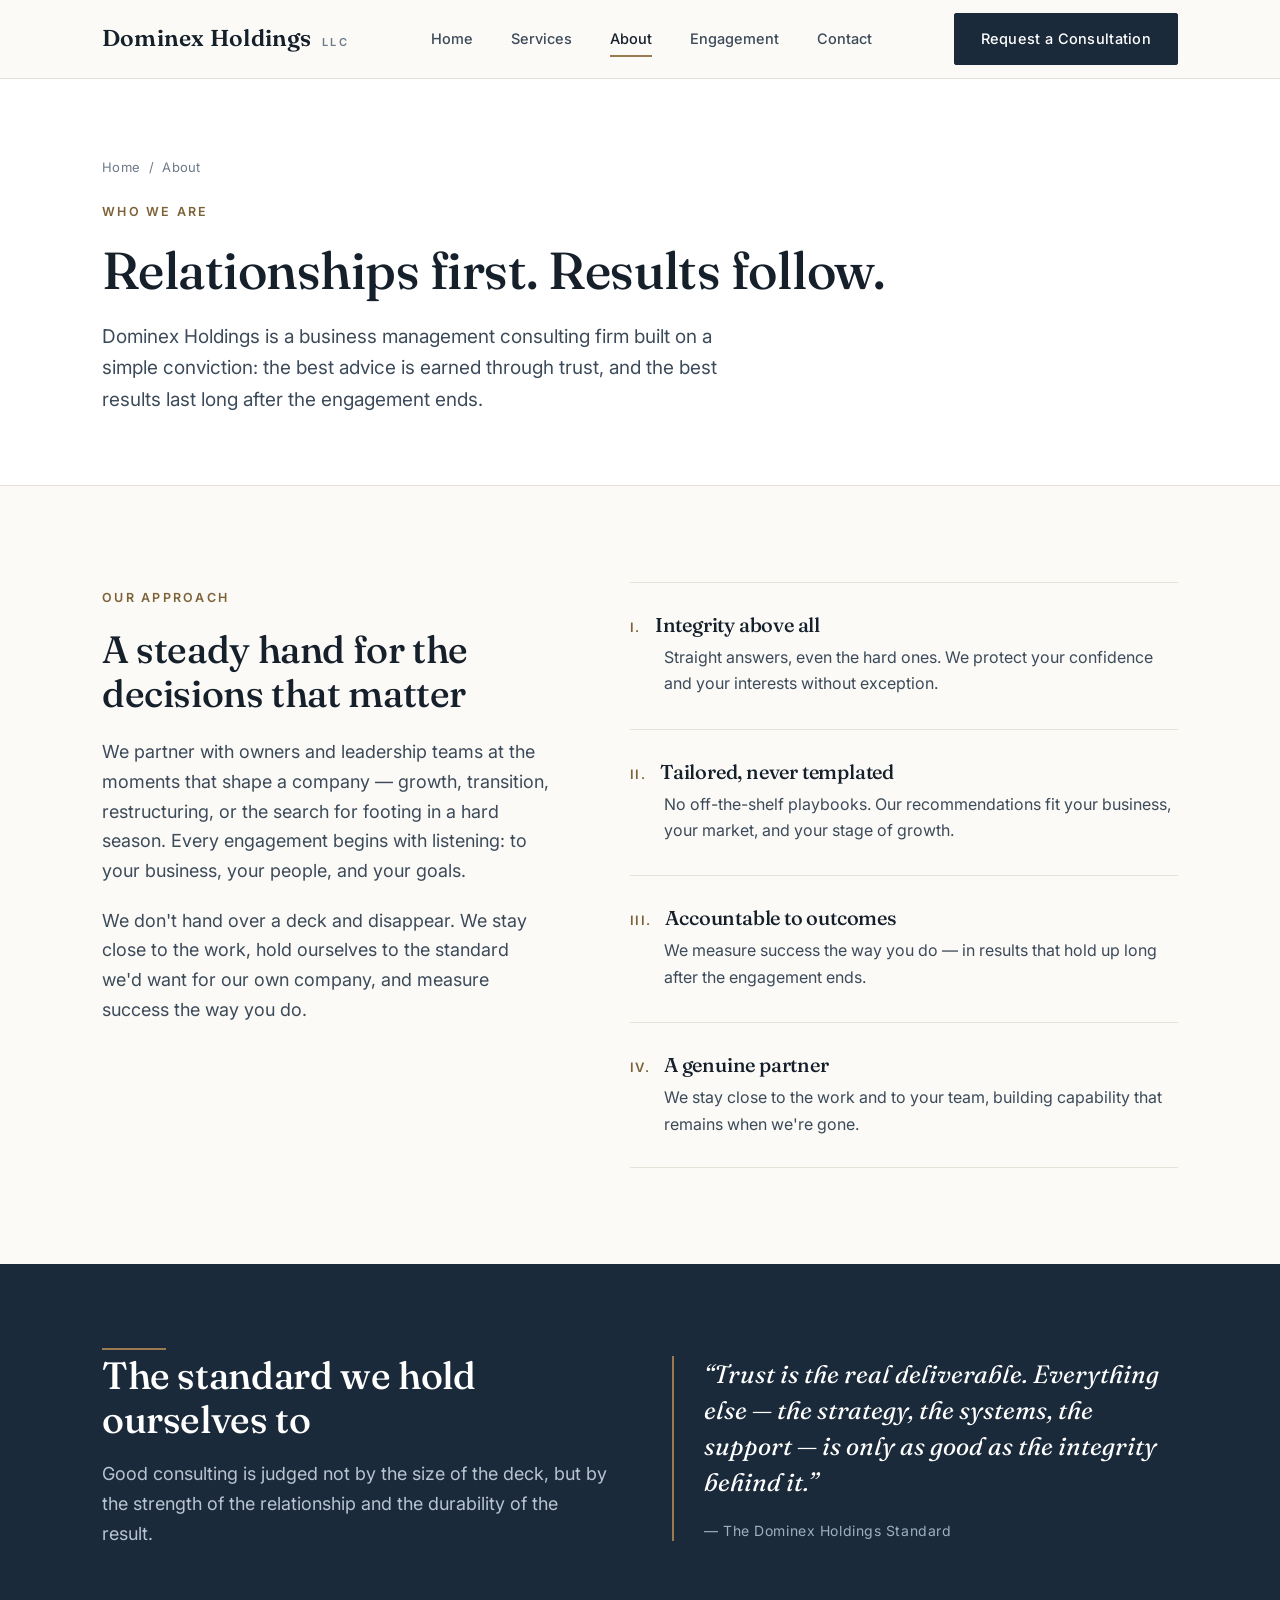
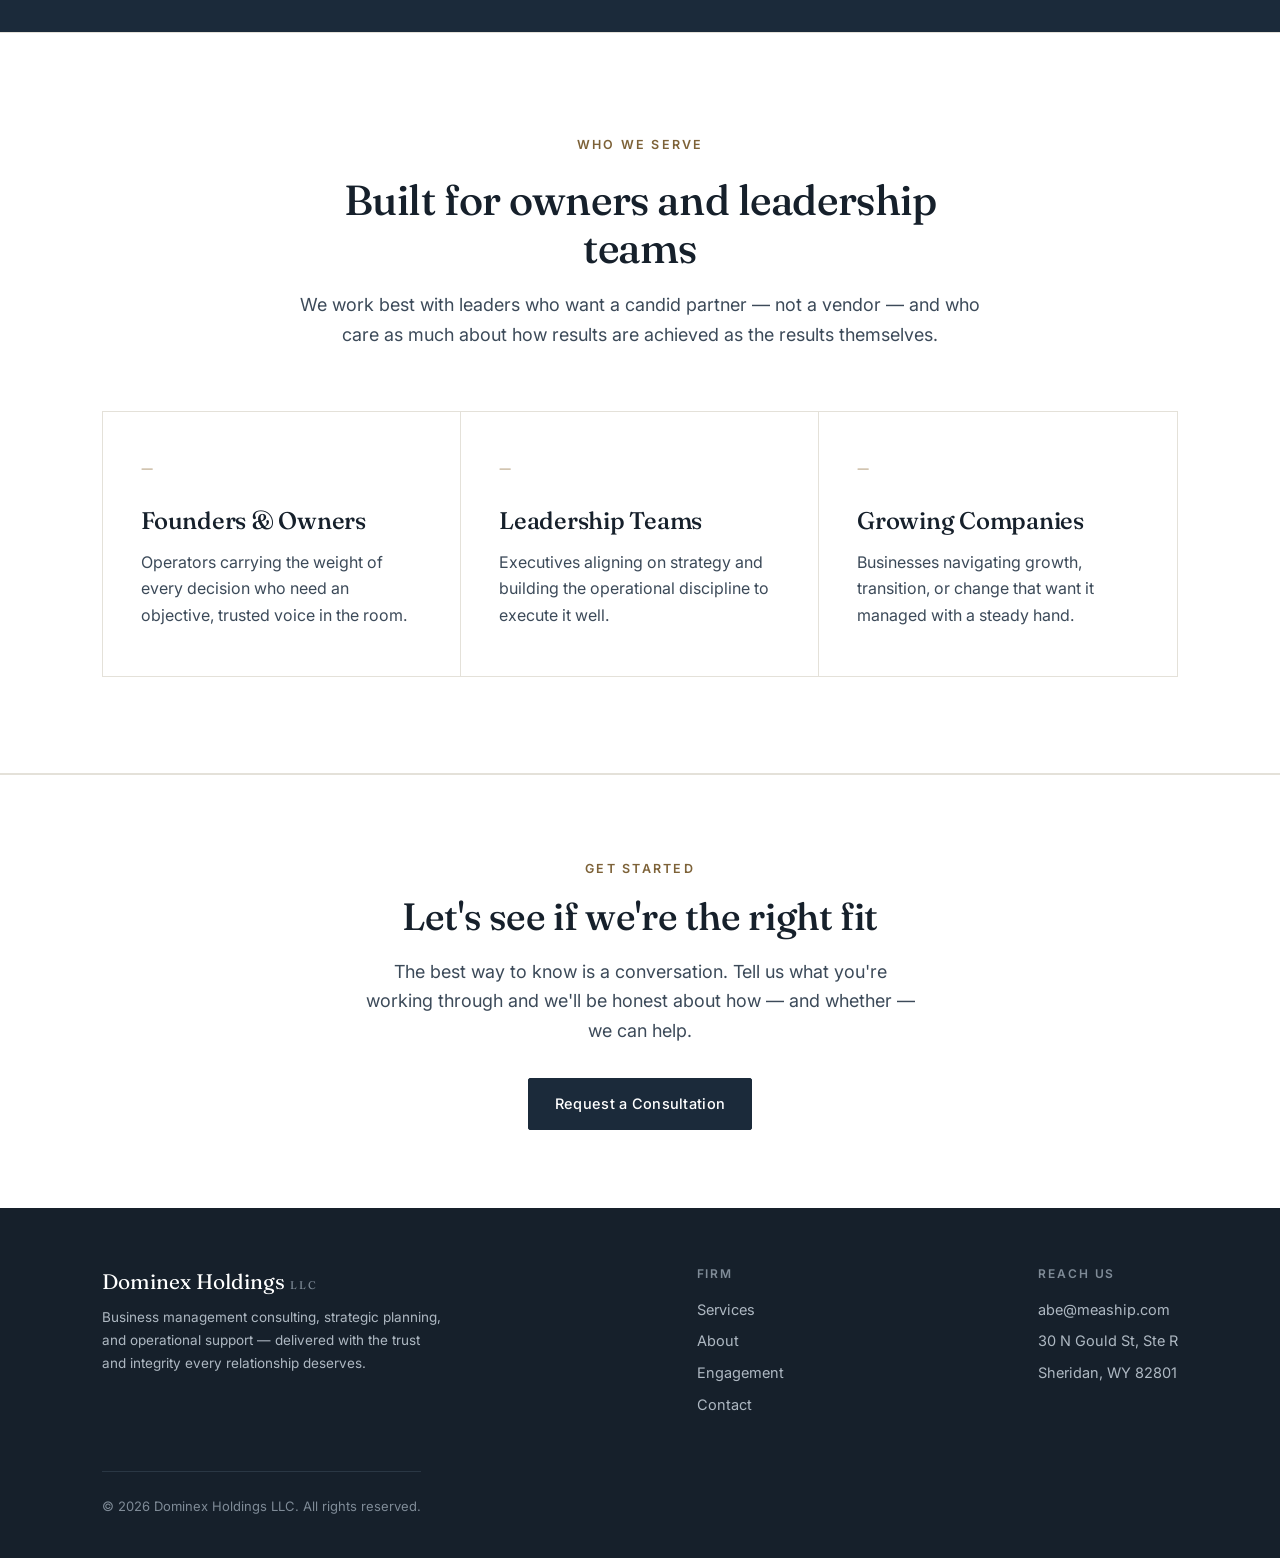
==== about.html @ 3f18018c "Convert to multi-page site (Home, Services, About, Engagement, Contact) Co-Authored-By: Claude Opus " ====
<!DOCTYPE html>
<html lang="en">
<head>
<meta charset="UTF-8" />
<meta name="viewport" content="width=device-width, initial-scale=1.0" />
<title>About — Dominex Holdings LLC</title>
<meta name="description" content="Our approach to business consulting: relationships first, results that last, and integrity in every engagement." />
<link rel="preconnect" href="https://fonts.googleapis.com" />
<link rel="preconnect" href="https://fonts.gstatic.com" crossorigin />
<link href="https://fonts.googleapis.com/css2?family=Fraunces:opsz,wght@9..144,400;9..144,500;9..144,600&family=Inter:wght@400;500;600&display=swap" rel="stylesheet" />
<link rel="stylesheet" href="styles.css" />
</head>
<body>

<header>
  <div class="wrap nav">
    <a href="index.html" class="brand">
      <span class="mark">Dominex Holdings</span>
      <span class="llc">LLC</span>
    </a>
    <nav class="links">
      <a href="index.html">Home</a>
      <a href="services.html">Services</a>
      <a href="about.html" class="active">About</a>
      <a href="process.html">Engagement</a>
      <a href="contact.html">Contact</a>
    </nav>
    <a href="contact.html" class="btn">Request a Consultation</a>
    <button class="menu-toggle" aria-label="Menu">☰</button>
  </div>
</header>

<div class="banner">
  <div class="wrap">
    <div class="crumb"><a href="index.html">Home</a> &nbsp;/&nbsp; About</div>
    <span class="eyebrow">Who We Are</span>
    <h1>Relationships first. Results follow.</h1>
    <p>Dominex Holdings is a business management consulting firm built on a simple conviction: the best advice is earned through trust, and the best results last long after the engagement ends.</p>
  </div>
</div>

<section>
  <div class="wrap split">
    <div>
      <span class="eyebrow">Our Approach</span>
      <h2 style="font-size:38px;margin:18px 0 22px">A steady hand for the decisions that matter</h2>
      <p style="font-size:18px;color:var(--ink-soft)">We partner with owners and leadership teams at the moments that shape a company — growth, transition, restructuring, or the search for footing in a hard season. Every engagement begins with listening: to your business, your people, and your goals.</p>
      <p style="font-size:18px;color:var(--ink-soft);margin-top:20px">We don't hand over a deck and disappear. We stay close to the work, hold ourselves to the standard we'd want for our own company, and measure success the way you do.</p>
    </div>
    <div class="values">
      <div class="value">
        <h4><span class="vix">I.</span> Integrity above all</h4>
        <p>Straight answers, even the hard ones. We protect your confidence and your interests without exception.</p>
      </div>
      <div class="value">
        <h4><span class="vix">II.</span> Tailored, never templated</h4>
        <p>No off-the-shelf playbooks. Our recommendations fit your business, your market, and your stage of growth.</p>
      </div>
      <div class="value">
        <h4><span class="vix">III.</span> Accountable to outcomes</h4>
        <p>We measure success the way you do — in results that hold up long after the engagement ends.</p>
      </div>
      <div class="value">
        <h4><span class="vix">IV.</span> A genuine partner</h4>
        <p>We stay close to the work and to your team, building capability that remains when we're gone.</p>
      </div>
    </div>
  </div>
</section>

<div class="strip">
  <div class="wrap">
    <div>
      <div class="rule"></div>
      <h2>The standard we hold ourselves to</h2>
      <p>Good consulting is judged not by the size of the deck, but by the strength of the relationship and the durability of the result.</p>
    </div>
    <blockquote>
      “Trust is the real deliverable. Everything else — the strategy, the systems, the support — is only as good as the integrity behind it.”
      <cite>— The Dominex Holdings Standard</cite>
    </blockquote>
  </div>
</div>

<section class="bg-white">
  <div class="wrap">
    <div class="section-head center">
      <span class="eyebrow">Who We Serve</span>
      <h2>Built for owners and leadership teams</h2>
      <p>We work best with leaders who want a candid partner — not a vendor — and who care as much about how results are achieved as the results themselves.</p>
    </div>
    <div class="grid3" style="border:1px solid var(--line)">
      <div class="svc">
        <div class="ix">—</div>
        <h3>Founders &amp; Owners</h3>
        <p>Operators carrying the weight of every decision who need an objective, trusted voice in the room.</p>
      </div>
      <div class="svc">
        <div class="ix">—</div>
        <h3>Leadership Teams</h3>
        <p>Executives aligning on strategy and building the operational discipline to execute it well.</p>
      </div>
      <div class="svc">
        <div class="ix">—</div>
        <h3>Growing Companies</h3>
        <p>Businesses navigating growth, transition, or change that want it managed with a steady hand.</p>
      </div>
    </div>
  </div>
</section>

<div class="cta-band">
  <div class="wrap">
    <span class="eyebrow">Get Started</span>
    <h2 style="margin-top:14px">Let's see if we're the right fit</h2>
    <p>The best way to know is a conversation. Tell us what you're working through and we'll be honest about how — and whether — we can help.</p>
    <a href="contact.html" class="btn">Request a Consultation</a>
  </div>
</div>

<footer>
  <div class="wrap">
    <div>
      <div class="mark">Dominex Holdings <span style="font-size:11px;letter-spacing:.2em;color:#7f8b97">LLC</span></div>
      <p class="fnote">Business management consulting, strategic planning, and operational support — delivered with the trust and integrity every relationship deserves.</p>
    </div>
    <div class="fcol">
      <h5>Firm</h5>
      <a href="services.html">Services</a>
      <a href="about.html">About</a>
      <a href="process.html">Engagement</a>
      <a href="contact.html">Contact</a>
    </div>
    <div class="fcol">
      <h5>Reach Us</h5>
      <a href="mailto:abe@meaship.com">abe@meaship.com</a>
      <p>30 N Gould St, Ste R</p>
      <p>Sheridan, WY 82801</p>
    </div>
  </div>
  <div class="wrap">
    <div class="legal">© <span id="yr"></span> Dominex Holdings LLC. All rights reserved.</div>
  </div>
</footer>

<script src="nav.js"></script>
</body>
</html>
---- styles.css ----
:root{
  --ink:#16202b;
  --ink-soft:#3c4a59;
  --muted:#6c7a89;
  --line:#e4e1d9;
  --paper:#fbfaf7;
  --paper-2:#f4f1ea;
  --navy:#1b2a3a;
  --accent:#9a7b4f;
  --accent-deep:#7d6238;
  --white:#ffffff;
}
*{box-sizing:border-box;margin:0;padding:0}
html{scroll-behavior:smooth}
body{
  font-family:'Inter',-apple-system,BlinkMacSystemFont,sans-serif;
  color:var(--ink);
  background:var(--paper);
  line-height:1.65;
  font-size:17px;
  -webkit-font-smoothing:antialiased;
}
h1,h2,h3,h4{font-family:'Fraunces',Georgia,serif;font-weight:500;line-height:1.15;letter-spacing:-.01em;color:var(--ink)}
a{color:inherit;text-decoration:none}
img{max-width:100%;display:block}
.wrap{max-width:1140px;margin:0 auto;padding:0 32px}
.eyebrow{
  font-family:'Inter',sans-serif;font-size:12.5px;font-weight:600;
  letter-spacing:.18em;text-transform:uppercase;color:var(--accent-deep);
}

/* Header */
header{
  position:sticky;top:0;z-index:50;
  background:rgba(251,250,247,.88);
  backdrop-filter:saturate(180%) blur(12px);
  border-bottom:1px solid var(--line);
}
.nav{display:flex;align-items:center;justify-content:space-between;height:78px}
.brand{display:flex;align-items:baseline;gap:10px}
.brand .mark{font-family:'Fraunces',serif;font-size:23px;font-weight:600;letter-spacing:.01em;color:var(--ink)}
.brand .llc{font-size:11px;letter-spacing:.22em;text-transform:uppercase;color:var(--muted);font-weight:600}
nav.links{display:flex;gap:38px;align-items:center}
nav.links a{font-size:14.5px;color:var(--ink-soft);font-weight:500;transition:color .2s;position:relative}
nav.links a:hover{color:var(--accent-deep)}
nav.links a.active{color:var(--ink)}
nav.links a.active::after{content:"";position:absolute;left:0;right:0;bottom:-6px;height:2px;background:var(--accent)}
.btn{
  display:inline-block;background:var(--navy);color:var(--white);
  padding:13px 26px;border-radius:2px;font-size:14.5px;font-weight:500;
  letter-spacing:.02em;transition:background .25s;
  border:1px solid var(--navy);cursor:pointer;
}
.btn:hover{background:#0f1c29}
.btn.ghost{background:transparent;color:var(--ink);border:1px solid var(--ink)}
.btn.ghost:hover{background:var(--ink);color:var(--white)}
.menu-toggle{display:none;background:none;border:0;font-size:26px;color:var(--ink);cursor:pointer}

/* Page banner (inner pages) */
.banner{background:var(--white);border-bottom:1px solid var(--line);padding:78px 0 70px}
.banner .eyebrow{margin-bottom:18px;display:block}
.banner h1{font-size:52px;margin-bottom:20px}
.banner p{font-size:19px;color:var(--ink-soft);max-width:640px}
.crumb{font-size:13px;color:var(--muted);margin-bottom:24px;letter-spacing:.02em}
.crumb a:hover{color:var(--accent-deep)}

/* Hero (home) */
.hero{padding:104px 0 96px;position:relative;overflow:hidden}
.hero .wrap{display:grid;grid-template-columns:1.15fr .85fr;gap:72px;align-items:center}
.hero h1{font-size:62px;margin:22px 0 26px}
.hero p.lead{font-size:19.5px;color:var(--ink-soft);max-width:520px;margin-bottom:38px}
.hero-cta{display:flex;gap:16px;flex-wrap:wrap}
.hero-aside{border-left:1px solid var(--line);padding-left:44px}
.hero-aside .stat{margin-bottom:34px}
.hero-aside .stat:last-child{margin-bottom:0}
.hero-aside .num{font-family:'Fraunces',serif;font-size:42px;color:var(--navy);line-height:1}
.hero-aside .lbl{font-size:14px;color:var(--muted);margin-top:8px}
.rule{width:64px;height:2px;background:var(--accent);margin:0 0 4px}

/* Sections */
section{padding:96px 0}
.section-head{max-width:680px;margin-bottom:62px}
.section-head h2{font-size:42px;margin:18px 0 18px}
.section-head p{font-size:18px;color:var(--ink-soft)}
.center{margin-left:auto;margin-right:auto;text-align:center}

/* Services */
.bg-white{background:var(--white);border-top:1px solid var(--line);border-bottom:1px solid var(--line)}
.grid3{display:grid;grid-template-columns:repeat(3,1fr);gap:0}
.svc{padding:44px 38px 48px;border-right:1px solid var(--line);transition:background .3s}
.svc:last-child{border-right:0}
.svc:hover{background:var(--paper)}
.svc .ix{font-family:'Fraunces',serif;font-size:15px;color:var(--accent);margin-bottom:26px}
.svc h3{font-size:24px;margin-bottom:14px}
.svc p{font-size:16px;color:var(--ink-soft)}
.svc ul{list-style:none;margin-top:20px}
.svc li{font-size:14.5px;color:var(--muted);padding:7px 0;border-top:1px solid var(--line)}

/* Detailed service blocks */
.svc-row{display:grid;grid-template-columns:.8fr 1.2fr;gap:64px;align-items:start;padding:64px 0;border-top:1px solid var(--line)}
.svc-row:first-of-type{border-top:0}
.svc-row .ix{font-family:'Fraunces',serif;font-size:54px;color:var(--accent);line-height:1}
.svc-row h3{font-size:30px;margin:14px 0 0}
.svc-row .body p{font-size:17px;color:var(--ink-soft);margin-bottom:22px;max-width:640px}
.svc-row .deliverables{display:grid;grid-template-columns:1fr 1fr;gap:0 40px}
.svc-row .deliverables div{font-size:15.5px;color:var(--ink-soft);padding:12px 0;border-top:1px solid var(--line);display:flex;gap:12px}
.svc-row .deliverables div::before{content:"—";color:var(--accent)}

/* Approach / values */
.split{display:grid;grid-template-columns:.9fr 1.1fr;gap:80px;align-items:start}
.values{display:grid;gap:2px}
.value{padding:30px 0;border-top:1px solid var(--line)}
.value:last-child{border-bottom:1px solid var(--line)}
.value h4{font-size:20px;margin-bottom:8px;display:flex;align-items:baseline;gap:14px}
.value h4 .vix{font-family:'Inter',sans-serif;font-size:13px;font-weight:600;color:var(--accent-deep);letter-spacing:.1em}
.value p{font-size:16px;color:var(--ink-soft);padding-left:34px}

/* Strip */
.strip{background:var(--navy);color:#eef1f4}
.strip .wrap{padding:84px 32px;display:grid;grid-template-columns:1fr 1fr;gap:64px;align-items:center}
.strip h2{color:#fff;font-size:38px}
.strip p{color:#b9c4d0;font-size:18px;margin-top:18px}
.strip .rule{background:var(--accent)}
.strip blockquote{
  font-family:'Fraunces',serif;font-size:25px;line-height:1.45;color:#fff;font-style:italic;
  border-left:2px solid var(--accent);padding-left:30px;
}
.strip cite{display:block;font-family:'Inter',sans-serif;font-style:normal;font-size:14px;color:#9fb0bf;margin-top:20px;letter-spacing:.04em}

/* Process */
.bg-2{background:var(--paper-2)}
.steps{display:grid;grid-template-columns:repeat(4,1fr);gap:34px;margin-top:14px}
.step .n{font-family:'Fraunces',serif;font-size:17px;color:var(--accent);border-top:2px solid var(--accent);padding-top:18px;display:inline-block;width:100%}
.step h4{font-size:19px;margin:14px 0 10px}
.step p{font-size:15px;color:var(--ink-soft)}
.steps.vert{grid-template-columns:1fr;gap:0}
.steps.vert .step{display:grid;grid-template-columns:140px 1fr;gap:40px;padding:38px 0;border-top:1px solid var(--line);margin:0}
.steps.vert .step:last-child{border-bottom:1px solid var(--line)}
.steps.vert .step .n{border-top:0;padding-top:0;font-size:40px}
.steps.vert .step h4{margin-top:0;font-size:23px}
.steps.vert .step p{font-size:16.5px;max-width:680px}

/* CTA band */
.cta-band{background:var(--white);border-top:1px solid var(--line)}
.cta-band .wrap{padding:78px 32px;text-align:center}
.cta-band h2{font-size:38px;margin-bottom:18px}
.cta-band p{font-size:18px;color:var(--ink-soft);max-width:560px;margin:0 auto 32px}

/* Contact */
.contact-card{background:var(--white);border:1px solid var(--line);padding:46px 44px}
.contact-card h3{font-size:26px;margin-bottom:22px}
.field{display:block;margin-bottom:20px}
.field label,.field>span{display:block;font-size:13px;font-weight:600;letter-spacing:.06em;text-transform:uppercase;color:var(--muted);margin-bottom:8px}
.field input,.field textarea{
  width:100%;padding:13px 15px;border:1px solid var(--line);background:var(--paper);
  font-family:inherit;font-size:15.5px;color:var(--ink);border-radius:2px;transition:border-color .2s;
}
.field input:focus,.field textarea:focus{outline:none;border-color:var(--accent)}
.field textarea{resize:vertical;min-height:120px}
.detail{padding:18px 0;border-top:1px solid var(--line)}
.detail:first-of-type{border-top:0}
.detail .k{font-size:12.5px;letter-spacing:.14em;text-transform:uppercase;color:var(--accent-deep);font-weight:600;margin-bottom:6px}
.detail .v{font-size:17px;color:var(--ink-soft)}
.detail .v a:hover{color:var(--accent-deep)}

/* Footer */
footer{background:var(--ink);color:#aeb8c2;padding:56px 0 40px}
footer .wrap{display:flex;justify-content:space-between;align-items:flex-start;flex-wrap:wrap;gap:30px}
footer .mark{font-family:'Fraunces',serif;font-size:21px;color:#fff;margin-bottom:8px}
footer .fnote{font-size:13.5px;max-width:340px;line-height:1.7}
footer .fcol h5{font-size:12px;letter-spacing:.16em;text-transform:uppercase;color:#7f8b97;margin-bottom:14px;font-weight:600}
footer .fcol a,footer .fcol p{display:block;font-size:14.5px;color:#aeb8c2;margin-bottom:8px;transition:color .2s}
footer .fcol a:hover{color:#fff}
.legal{border-top:1px solid #2a3744;margin-top:46px;padding-top:24px;font-size:13px;color:#7f8b97}

@media(max-width:920px){
  .hero .wrap{grid-template-columns:1fr;gap:48px}
  .hero-aside{border-left:0;border-top:1px solid var(--line);padding-left:0;padding-top:36px;display:flex;gap:48px}
  .hero-aside .stat{margin-bottom:0}
  .grid3{grid-template-columns:1fr}
  .svc{border-right:0;border-bottom:1px solid var(--line)}
  .split,.strip .wrap{grid-template-columns:1fr;gap:46px}
  .steps{grid-template-columns:1fr 1fr}
  .svc-row{grid-template-columns:1fr;gap:20px;padding:48px 0}
  .svc-row .ix{font-size:42px}
}
@media(max-width:640px){
  body{font-size:16px}
  .wrap{padding:0 22px}
  .nav{height:66px}
  nav.links{display:none}
  .menu-toggle{display:block}
  header .btn{display:none}
  .brand .mark{font-size:20px}
  .hero{padding:60px 0 64px}
  .hero h1{font-size:39px}
  .hero p.lead{font-size:17.5px}
  .hero-cta{flex-direction:column;align-items:stretch}
  .hero-cta .btn{text-align:center}
  .banner{padding:52px 0 48px}
  .banner h1{font-size:36px}
  .banner p{font-size:17px}
  section{padding:64px 0}
  .section-head{margin-bottom:42px}
  .section-head h2,.strip h2,.cta-band h2{font-size:30px}
  .hero h1 br{display:none}
  .steps{grid-template-columns:1fr}
  .steps.vert .step{grid-template-columns:1fr;gap:8px}
  .svc{padding:34px 26px 38px}
  .svc-row .deliverables{grid-template-columns:1fr}
  .contact-card{padding:34px 26px}
  .hero-aside{flex-direction:column;gap:30px}
  .strip .wrap{padding:60px 22px}
  .strip blockquote{font-size:21px}
  footer .wrap{flex-direction:column;gap:26px}
}
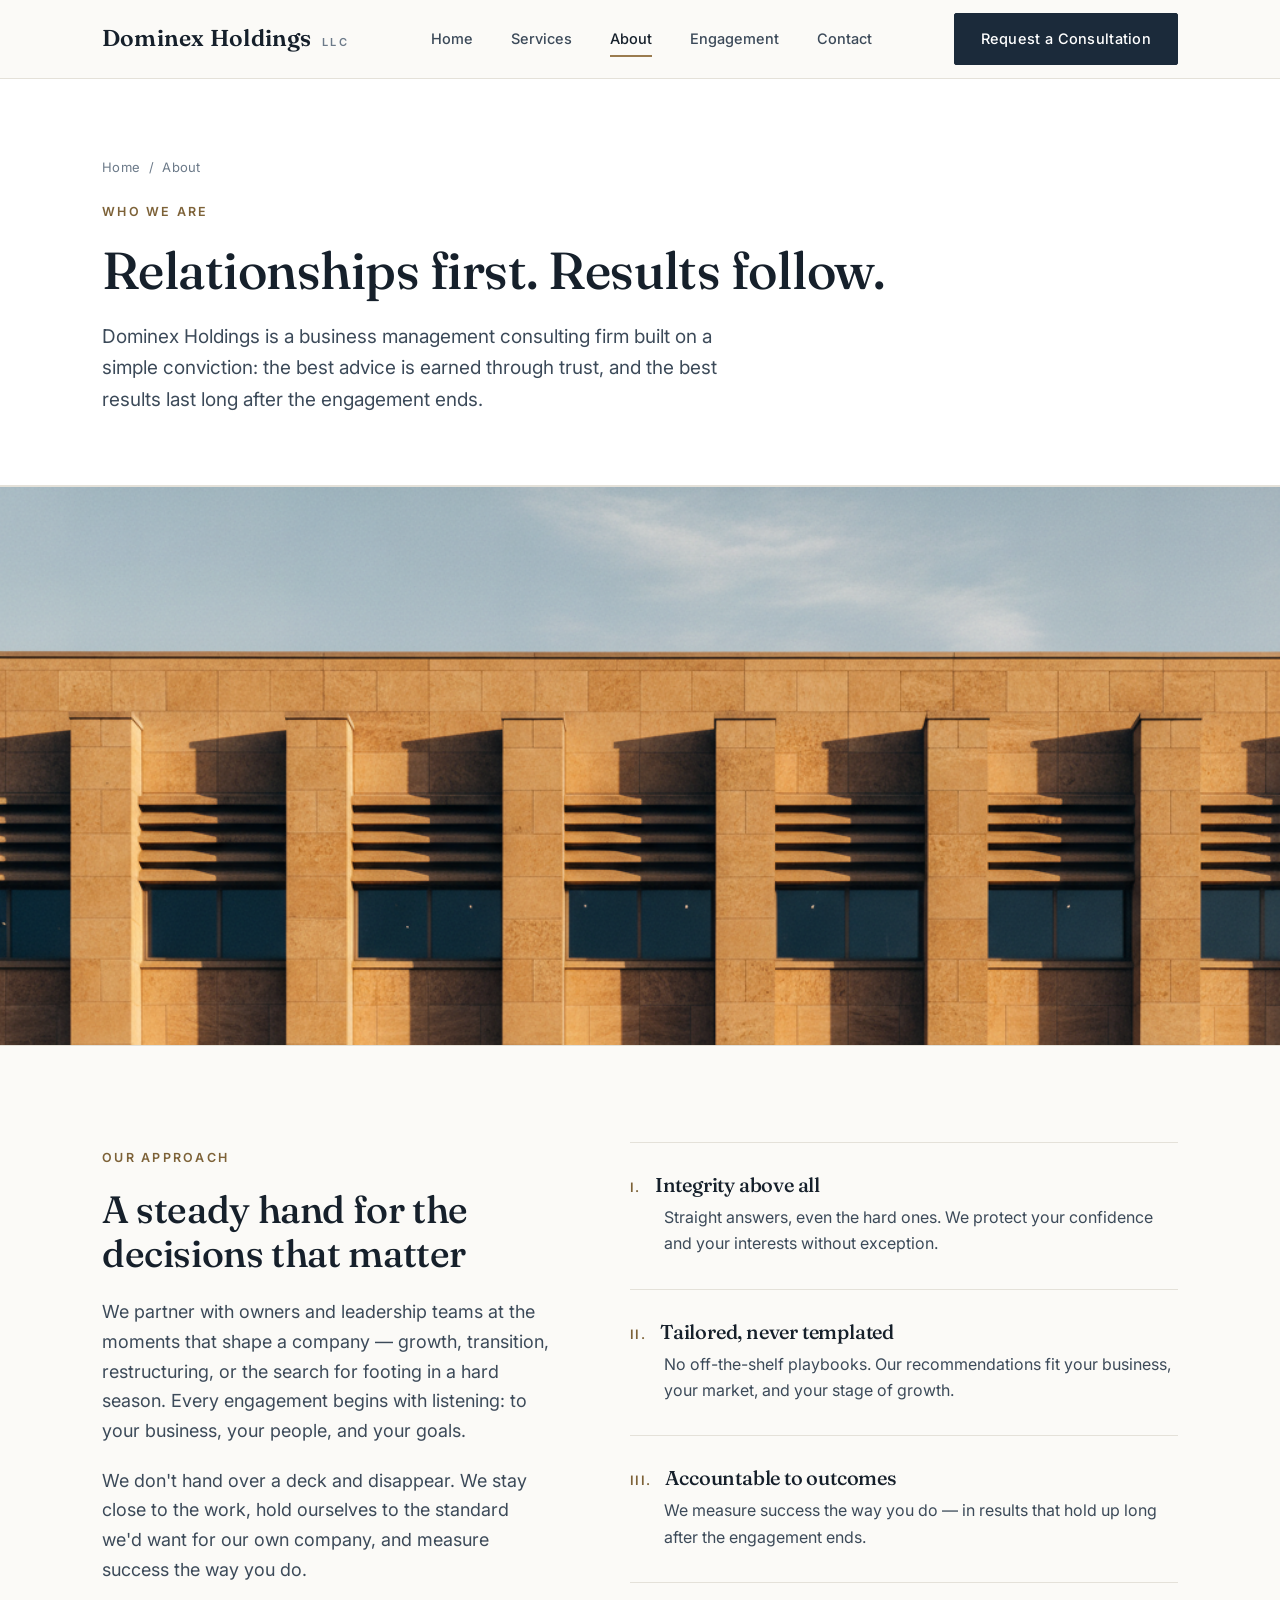
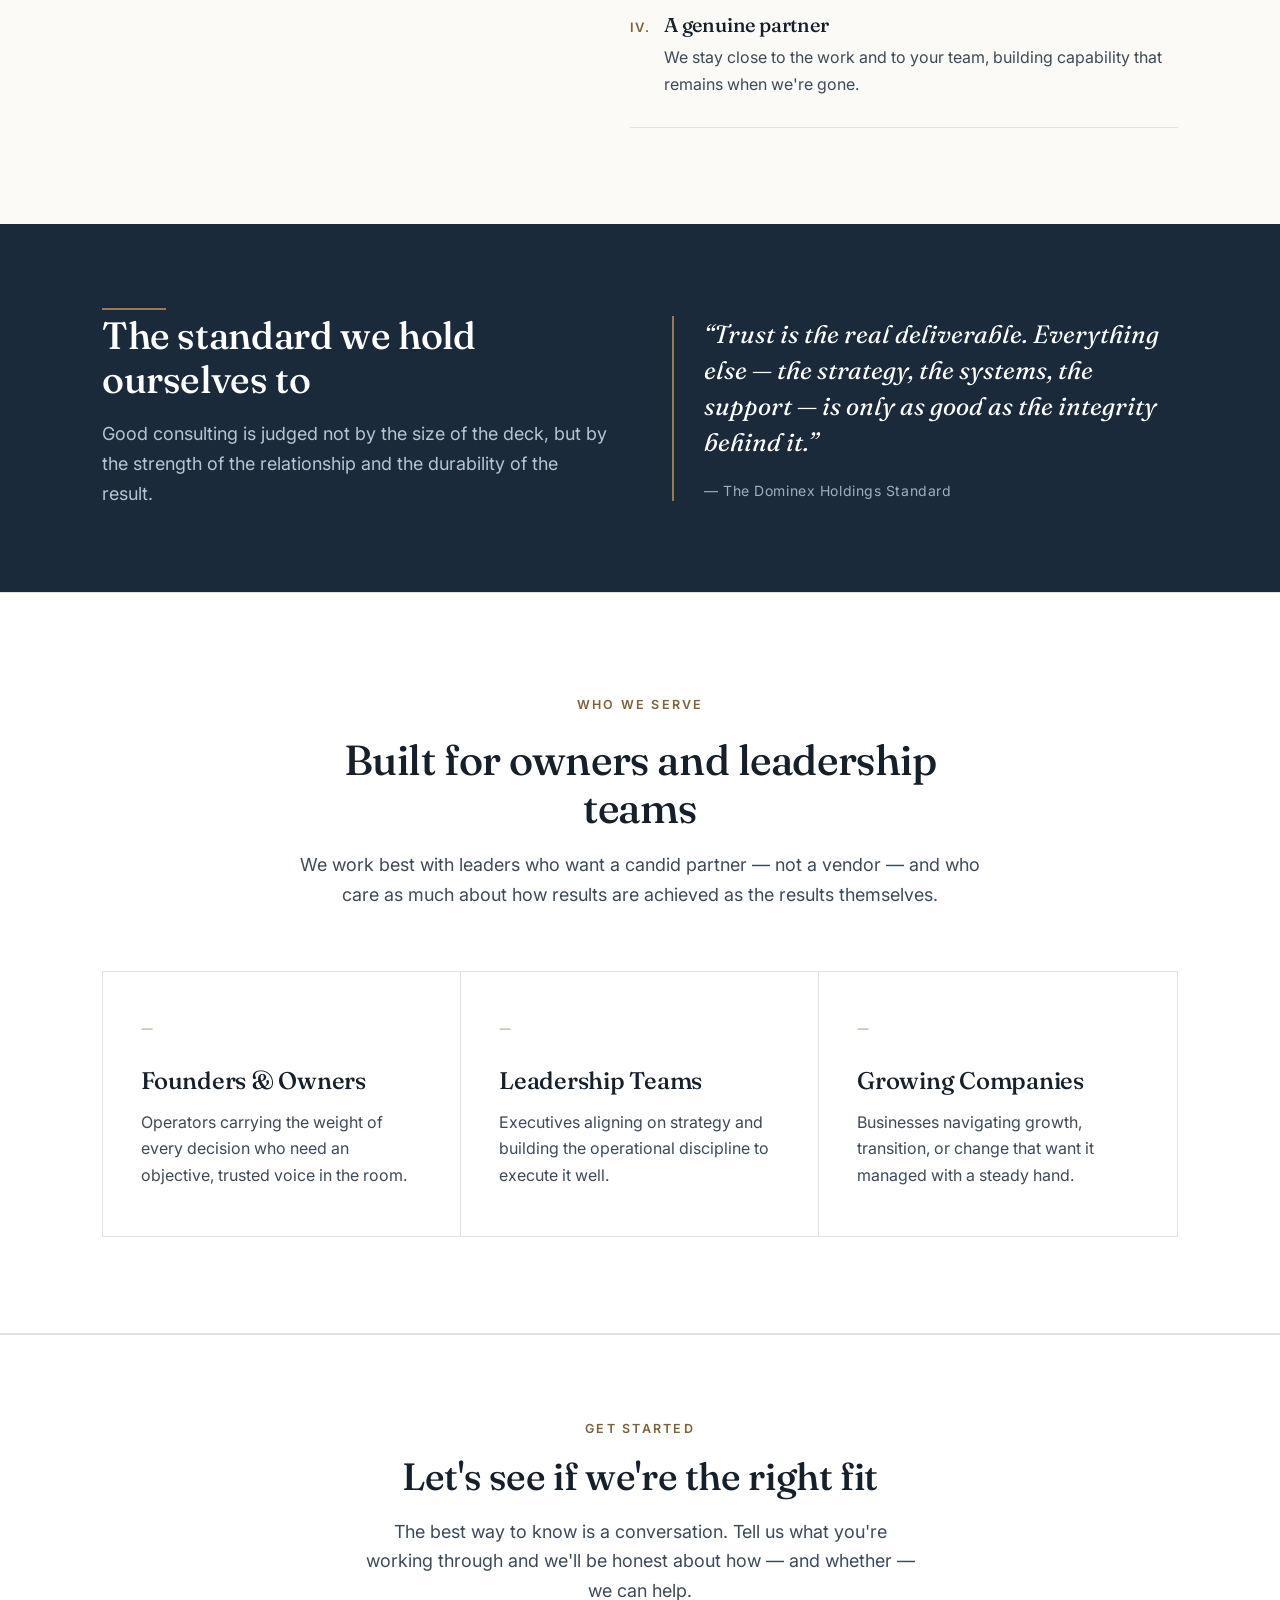
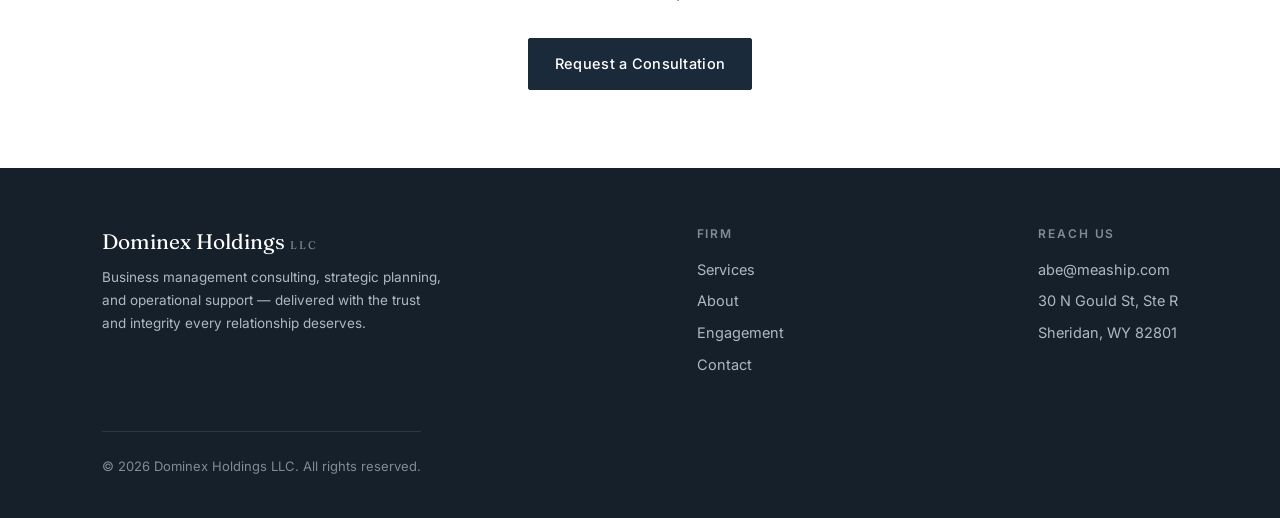
==== commit 2ca9d54e: "Add Gemini imagery (hero + accent), social preview cards (OG/Twitter) Co-Authored-By: Claude Opus 4." ====
--- a/about.html
+++ b/about.html
@@ -5,9 +5,23 @@
 <meta name="viewport" content="width=device-width, initial-scale=1.0" />
 <title>About — Dominex Holdings LLC</title>
 <meta name="description" content="Our approach to business consulting: relationships first, results that last, and integrity in every engagement." />
+<meta property="og:type" content="website" />
+<meta property="og:site_name" content="Dominex Holdings LLC" />
+<meta property="og:title" content="About — Dominex Holdings LLC" />
+<meta property="og:description" content="Our approach to business consulting: relationships first, results that last, and integrity in every engagement." />
+<meta property="og:url" content="https://dominex-holdings.vercel.app/about.html" />
+<meta property="og:image" content="https://dominex-holdings.vercel.app/og.jpg" />
+<meta property="og:image:width" content="1200" />
+<meta property="og:image:height" content="630" />
+<meta name="twitter:card" content="summary_large_image" />
+<meta name="twitter:title" content="About — Dominex Holdings LLC" />
+<meta name="twitter:description" content="Our approach to business consulting: relationships first, results that last, and integrity in every engagement." />
+<meta name="twitter:image" content="https://dominex-holdings.vercel.app/og.jpg" />
+<link rel="canonical" href="https://dominex-holdings.vercel.app/about.html" />
 <link rel="preconnect" href="https://fonts.googleapis.com" />
 <link rel="preconnect" href="https://fonts.gstatic.com" crossorigin />
 <link href="https://fonts.googleapis.com/css2?family=Fraunces:opsz,wght@9..144,400;9..144,500;9..144,600&family=Inter:wght@400;500;600&display=swap" rel="stylesheet" />
+<link rel="icon" type="image/svg+xml" href="favicon.svg" />
 <link rel="stylesheet" href="styles.css" />
 </head>
 <body>
@@ -37,6 +51,10 @@
     <h1>Relationships first. Results follow.</h1>
     <p>Dominex Holdings is a business management consulting firm built on a simple conviction: the best advice is earned through trust, and the best results last long after the engagement ends.</p>
   </div>
+</div>
+
+<div class="imgband">
+  <img src="accent.jpg" alt="Modern architectural facade in warm stone and deep shadow" />
 </div>
 
 <section>
--- a/styles.css
+++ b/styles.css
@@ -76,6 +76,17 @@
 .hero-aside .num{font-family:'Fraunces',serif;font-size:42px;color:var(--navy);line-height:1}
 .hero-aside .lbl{font-size:14px;color:var(--muted);margin-top:8px}
 .rule{width:64px;height:2px;background:var(--accent);margin:0 0 4px}
+
+/* Image bands */
+.imgband{position:relative;width:100%;height:clamp(300px,44vw,560px);overflow:hidden;border-top:1px solid var(--line);border-bottom:1px solid var(--line)}
+.imgband img{width:100%;height:100%;object-fit:cover;object-position:center;display:block}
+.imgband.tint::after{content:"";position:absolute;inset:0;background:linear-gradient(to top,rgba(22,32,43,.55),rgba(22,32,43,.05) 55%)}
+.imgband .caption{position:absolute;left:0;right:0;bottom:0;z-index:2}
+.imgband .caption .wrap{padding-bottom:38px}
+.imgband .caption .eyebrow{color:#e7d9c4;display:block;margin-bottom:10px}
+.imgband .caption h3{color:#fff;font-size:30px;max-width:600px}
+.figure{border:1px solid var(--line);overflow:hidden;background:var(--paper-2)}
+.figure img{width:100%;display:block;aspect-ratio:4/3;object-fit:cover}
 
 /* Sections */
 section{padding:96px 0}
@@ -203,7 +214,6 @@
   section{padding:64px 0}
   .section-head{margin-bottom:42px}
   .section-head h2,.strip h2,.cta-band h2{font-size:30px}
-  .hero h1 br{display:none}
   .steps{grid-template-columns:1fr}
   .steps.vert .step{grid-template-columns:1fr;gap:8px}
   .svc{padding:34px 26px 38px}
